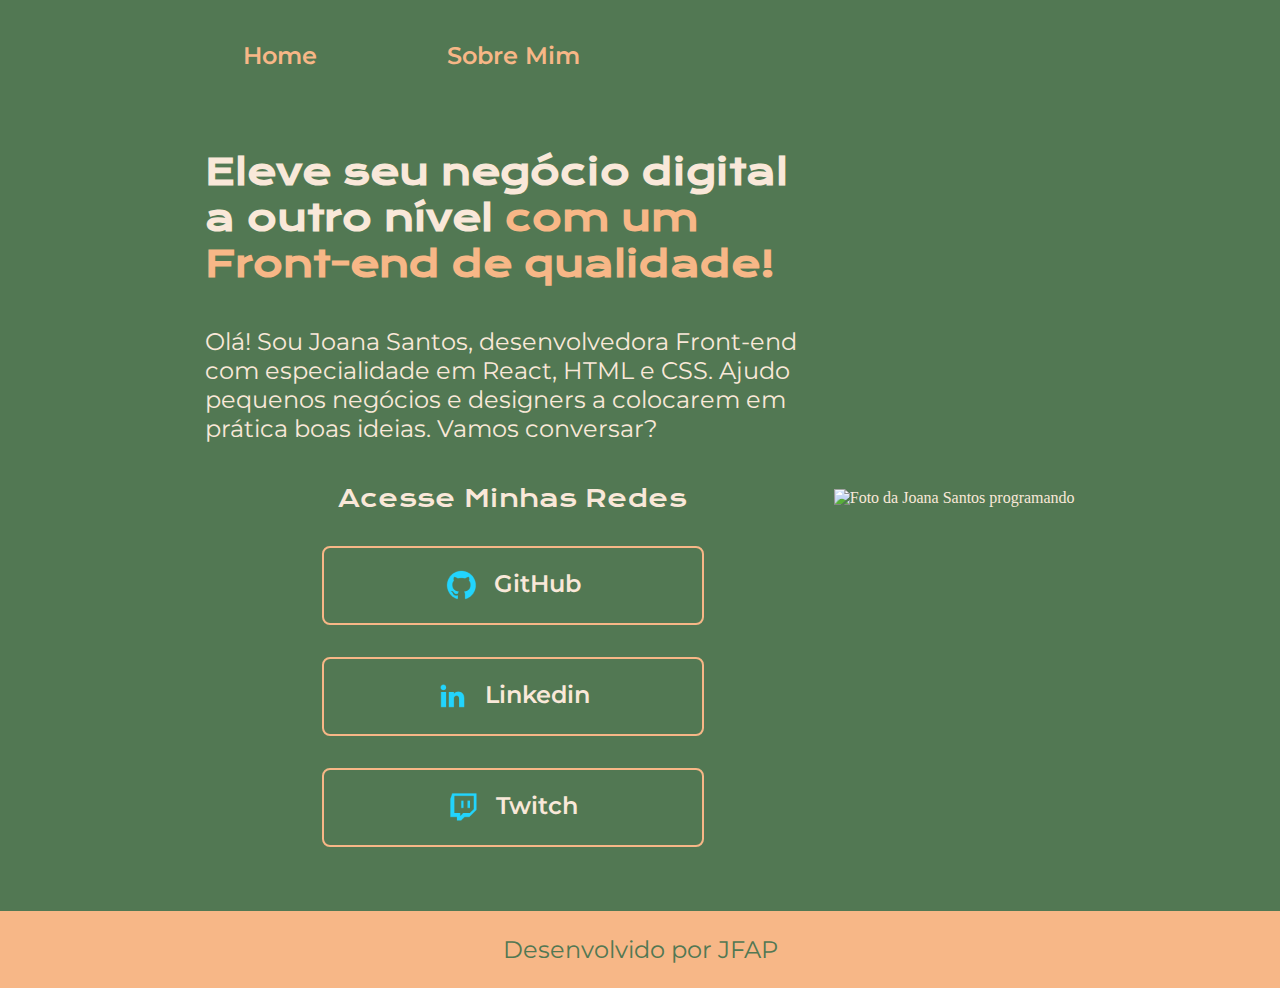
==== index.html @ 3a07bf48 "Add files via upload" ====
<!DOCTYPE html>
<html lang="pt-br">
<head>
    <meta charset="UTF-8">
    <meta name="viewport" content="width=device-width, initial-scale=1.0">
    <title>Portfolio</title>
    <link rel="stylesheet" href="./styles/style.css">
</head>


<body>
        <header class="cabecalho">
            <nav class="cabecalho__menu">
                <a class="cabecalho__menu__link" href="index.html"> Home </a>
                <a class="cabecalho__menu__link" href="about.html"> Sobre Mim </a>
            </nav>
        </header>


        <main class="apresentacao">
            <section class="apresentacao__conteudo">
                <h1 class="apresentacao__conteudo__titulo"> Eleve seu negócio digital a outro nível <strong class="TituloDestaque"> com um Front-end de qualidade!</strong> </h1>
                <p class="apresentacao__conteudo__texto">Olá! Sou Joana Santos, desenvolvedora Front-end com especialidade em React, HTML e CSS. Ajudo pequenos negócios e designers a colocarem em prática boas ideias. Vamos conversar?</p>
                
            <div class="apresentacao__links">
                <h2 class="apresentacao__links__subtitulo">Acesse Minhas Redes</h2>

                    <a class="apresentacao__links__link" href="https://github.com/Car-teiro/"> 
                        <img src="./assets/github.png"> GitHub </a>


                    <a class="apresentacao__links__link" href="https://www.instagram.com/">
                         <img src="./assets/linkedin.png" alt=""> Linkedin </a>


                    <a class="apresentacao__links__link" href="https://www.instagram.com/"> 
                       <img src="./assets/twitch.png" alt="">Twitch </a>

            </div>

            </section>
          
        <img class="imagem" src="./assets/imagem.png" alt="Foto da Joana Santos programando">

    </main>

    <footer class="rodape">
        <p>Desenvolvido por JFAP</p>
    </footer>
</body>
</html>
---- styles/style.css ----
@import url('https://fonts.googleapis.com/css2?family=Krona+One&display=swap');
@import url('https://fonts.googleapis.com/css2?family=Krona+One&family=Montserrat:ital,wght@0,100..900;1,100..900&display=swap');

:root {
    --cor-primaria: #527853;
    --cor-secundaria: #F9E8D9;
    --cor-terciaria: #F7B787;
    --cor-hover: #EE7214;

    --fonte-primaria: "Krona One", sans-serif ;
    --fonte-secundaria: "Montserrat", sans-serif;

}

*{
    margin: 0;
    padding: 0;
}

body {
    /* height: 100%; */
    box-sizing: border-box;
    color: var(--cor-secundaria);
    background-color: var(--cor-primaria);
}

.cabecalho {
    padding: 2% 0 0 17%;
}

.cabecalho__menu {
    display: flex;
    gap: 80px;
}

.cabecalho__menu__link {
    font-size: 18px;
    color: var(--cor-terciaria);
    margin: 5px 10px ;
    padding: 10px 15px;
    text-decoration: none;
    font-family:var(--fonte-secundaria);
    font-size: 24px;
    font-weight: 600;
}

.cabecalho__menu__link:hover {
    color: var(--cor-terciaria);
}


.apresentacao {
    padding: 5% 15%; /* em cima e dos lados */
    display: flex;
    align-items: center;
    justify-content: space-evenly;
}

.apresentacao__conteudo{
    width: 615px;
    display: flex;
    flex-direction: column;
    gap: 40px;
}

.apresentacao__conteudo__titulo {
    font-size: 36px;
    font-family: var(--fonte-primaria);
}

.TituloDestaque {
    color: var(--cor-terciaria);
    
}

.apresentacao__conteudo__texto {
    font-size: 24px;
    font-family:var(--fonte-secundaria);
}

.apresentacao__links {
    display: flex;
    flex-direction: column;
    justify-content: space-between;
    gap: 32px;
    align-items: center;
    
}

.apresentacao__links__subtitulo{
    font-family: var(--fonte-primaria);
    font-weight: 400;
    font-size: 24px;

}

.apresentacao__links__link {
    display: flex;
    justify-content: center;
    gap: 16px;
    font-size: 24px;
    font-weight: 600;
    font-family: var(--fonte-secundaria);
    text-align: center;
    width: 378px;
    border: 2px solid var(--cor-terciaria);
    color: var(--cor-secundaria);
    padding: 21.5px 0;
    border-radius: 8px;
    text-decoration: none;
  

}

.apresentacao__links__link:hover {
    cursor: pointer;
    background-color: var(--cor-hover);
    /* padding: 22.5px 0; */
}

.rodape {
    font-family: var(--fonte-secundaria);
    font-size: 24px;
    color: var(--cor-primaria);
    background-color: var(--cor-terciaria);
    padding: 24px;
    text-align: center;
    font-weight: 400;
}
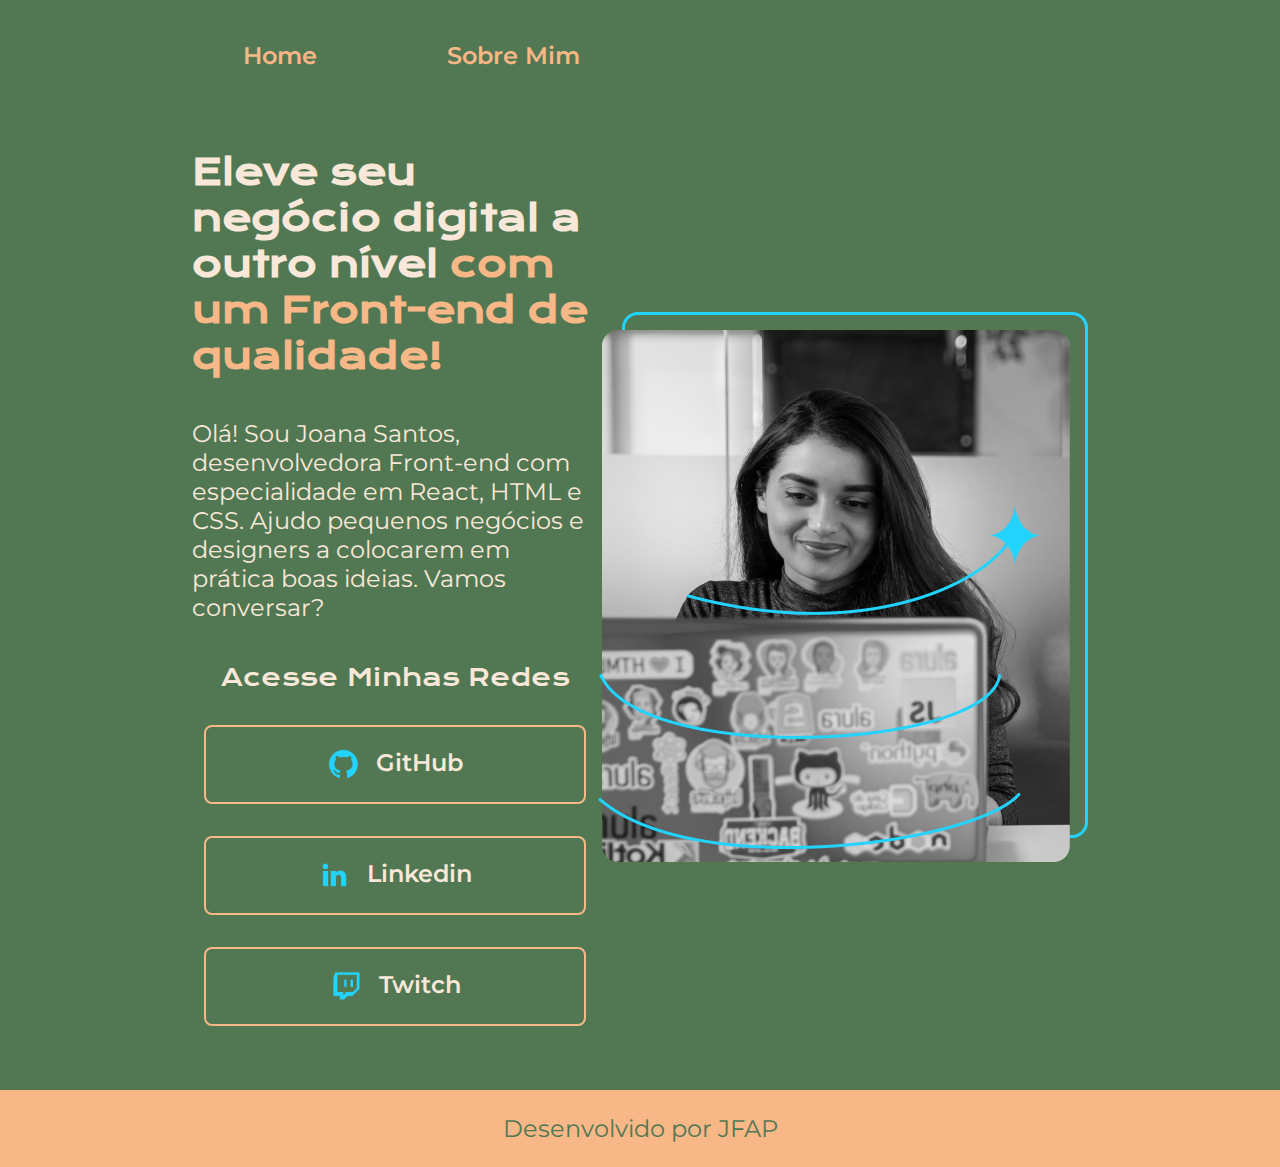
==== commit 3763c138: "Update nome imagem" ====
--- a/index.html
+++ b/index.html
@@ -40,7 +40,7 @@
 
             </section>
           
-        <img class="imagem" src="./assets/imagem.png" alt="Foto da Joana Santos programando">
+        <img class="imagem" src="./assets/Imagem.png" alt="Foto da Joana Santos programando">
 
     </main>
 
@@ -48,4 +48,4 @@
         <p>Desenvolvido por JFAP</p>
     </footer>
 </body>
-</html>+</html>
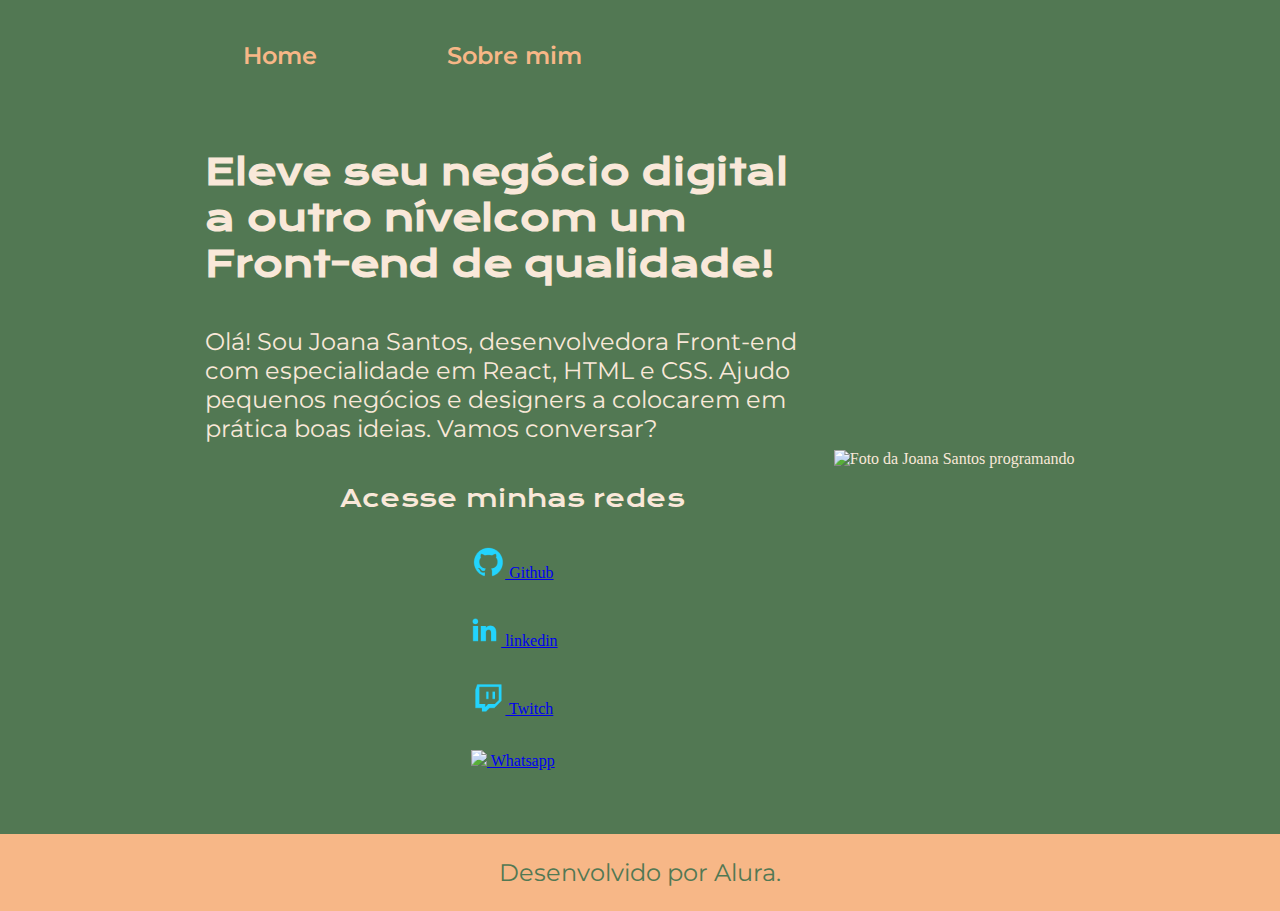
==== commit b2268f40: "Update index.html" ====
--- a/index.html
+++ b/index.html
@@ -1,51 +1,56 @@
 <!DOCTYPE html>
 <html lang="pt-br">
+
 <head>
     <meta charset="UTF-8">
+    <meta http-equiv="X-UA-Compatible" content="IE=edge">
     <meta name="viewport" content="width=device-width, initial-scale=1.0">
-    <title>Portfolio</title>
+    <title>Portifolio</title>
     <link rel="stylesheet" href="./styles/style.css">
 </head>
 
-
 <body>
-        <header class="cabecalho">
-            <nav class="cabecalho__menu">
-                <a class="cabecalho__menu__link" href="index.html"> Home </a>
-                <a class="cabecalho__menu__link" href="about.html"> Sobre Mim </a>
-            </nav>
-        </header>
-
-
-        <main class="apresentacao">
-            <section class="apresentacao__conteudo">
-                <h1 class="apresentacao__conteudo__titulo"> Eleve seu negócio digital a outro nível <strong class="TituloDestaque"> com um Front-end de qualidade!</strong> </h1>
-                <p class="apresentacao__conteudo__texto">Olá! Sou Joana Santos, desenvolvedora Front-end com especialidade em React, HTML e CSS. Ajudo pequenos negócios e designers a colocarem em prática boas ideias. Vamos conversar?</p>
-                
+    <header class="cabecalho">
+        <nav class="cabecalho__menu">
+            <a class="cabecalho__menu__link" href="index.html">Home</a>
+            <a class="cabecalho__menu__link" href="about.html">Sobre mim</a>
+        </nav>
+    </header>
+    <main class="apresentacao">
+        <section class="apresentacao__conteudo">
+            <h1 class="apresentacao__conteudo__titulo">Eleve seu negócio digital a outro nível<strong 
+            class="titulo-destaque">com um Front-end de qualidade!
+            </strong></h1>
+            <p class="apresentacao__conteudo__texto">Olá! Sou Joana Santos, desenvolvedora
+            Front-end com especialidade em React, HTML e
+            CSS. Ajudo pequenos negócios e designers a
+            colocarem em prática boas ideias. Vamos
+            conversar?</p>
             <div class="apresentacao__links">
-                <h2 class="apresentacao__links__subtitulo">Acesse Minhas Redes</h2>
-
-                    <a class="apresentacao__links__link" href="https://github.com/Car-teiro/"> 
-                        <img src="./assets/github.png"> GitHub </a>
-
-
-                    <a class="apresentacao__links__link" href="https://www.instagram.com/">
-                         <img src="./assets/linkedin.png" alt=""> Linkedin </a>
-
-
-                    <a class="apresentacao__links__link" href="https://www.instagram.com/"> 
-                       <img src="./assets/twitch.png" alt="">Twitch </a>
-
+                <h2 class="apresentacao__links__subtitulo">Acesse minhas redes</h2>
+                <a class="apresentacao__links__navegacao" href="https://github.com/rafaballerini">
+                    <img src="./assets/github.png">
+                    Github
+                </a>
+                <a class="apresentacao__links__navegacao" href="https://linkedin.com/in/rafaellaballerini">
+                    <img src="./assets/linkedin.png">
+                    linkedin
+                </a>
+                <a class="apresentacao__links__navegacao" href="https://twitch.tv/guilimadev">
+                    <img src="./assets/twitch.png">
+                    Twitch
+                </a>
+                <a class="apresentacao__links__navegacao" href="https://twitch.tv/guilimadev">
+                    <img src="./assets/whatsapp.png">
+                    Whatsapp
+                </a>
             </div>
-
-            </section>
-          
-        <img class="imagem" src="./assets/Imagem.png" alt="Foto da Joana Santos programando">
-
+        </section>
+        <img class="apresentacao__imagem" src="./assets/imagem.png" alt="Foto da Joana Santos programando">
     </main>
-
     <footer class="rodape">
-        <p>Desenvolvido por JFAP</p>
+        <p>Desenvolvido por Alura.</p>
     </footer>
 </body>
+
 </html>
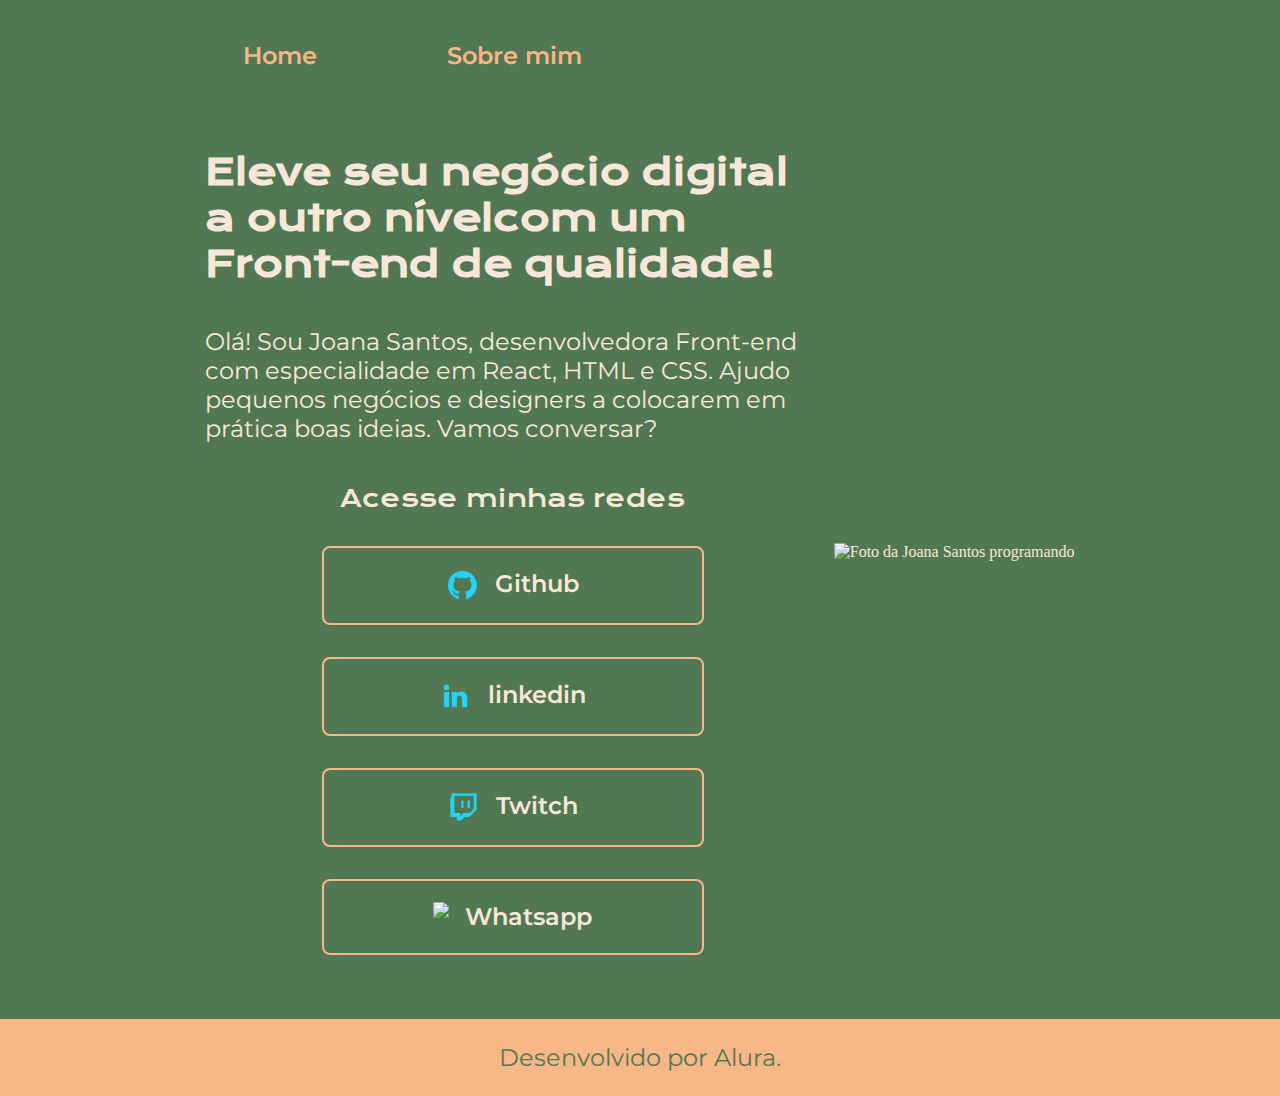
==== commit b3f68895: "Update index.html" ====
--- a/index.html
+++ b/index.html
@@ -46,7 +46,7 @@
                 </a>
             </div>
         </section>
-        <img class="apresentacao__imagem" src="./assets/imagem.png" alt="Foto da Joana Santos programando">
+        <img class="apresentacao__Imagem" src="./assets/imagem.png" alt="Foto da Joana Santos programando">
     </main>
     <footer class="rodape">
         <p>Desenvolvido por Alura.</p>
--- a/styles/style.css
+++ b/styles/style.css
@@ -94,7 +94,7 @@
 
 }
 
-.apresentacao__links__link {
+.apresentacao__links__navegacao {
     display: flex;
     justify-content: center;
     gap: 16px;
@@ -112,7 +112,7 @@
 
 }
 
-.apresentacao__links__link:hover {
+.apresentacao__links__navegacao:hover {
     cursor: pointer;
     background-color: var(--cor-hover);
     /* padding: 22.5px 0; */
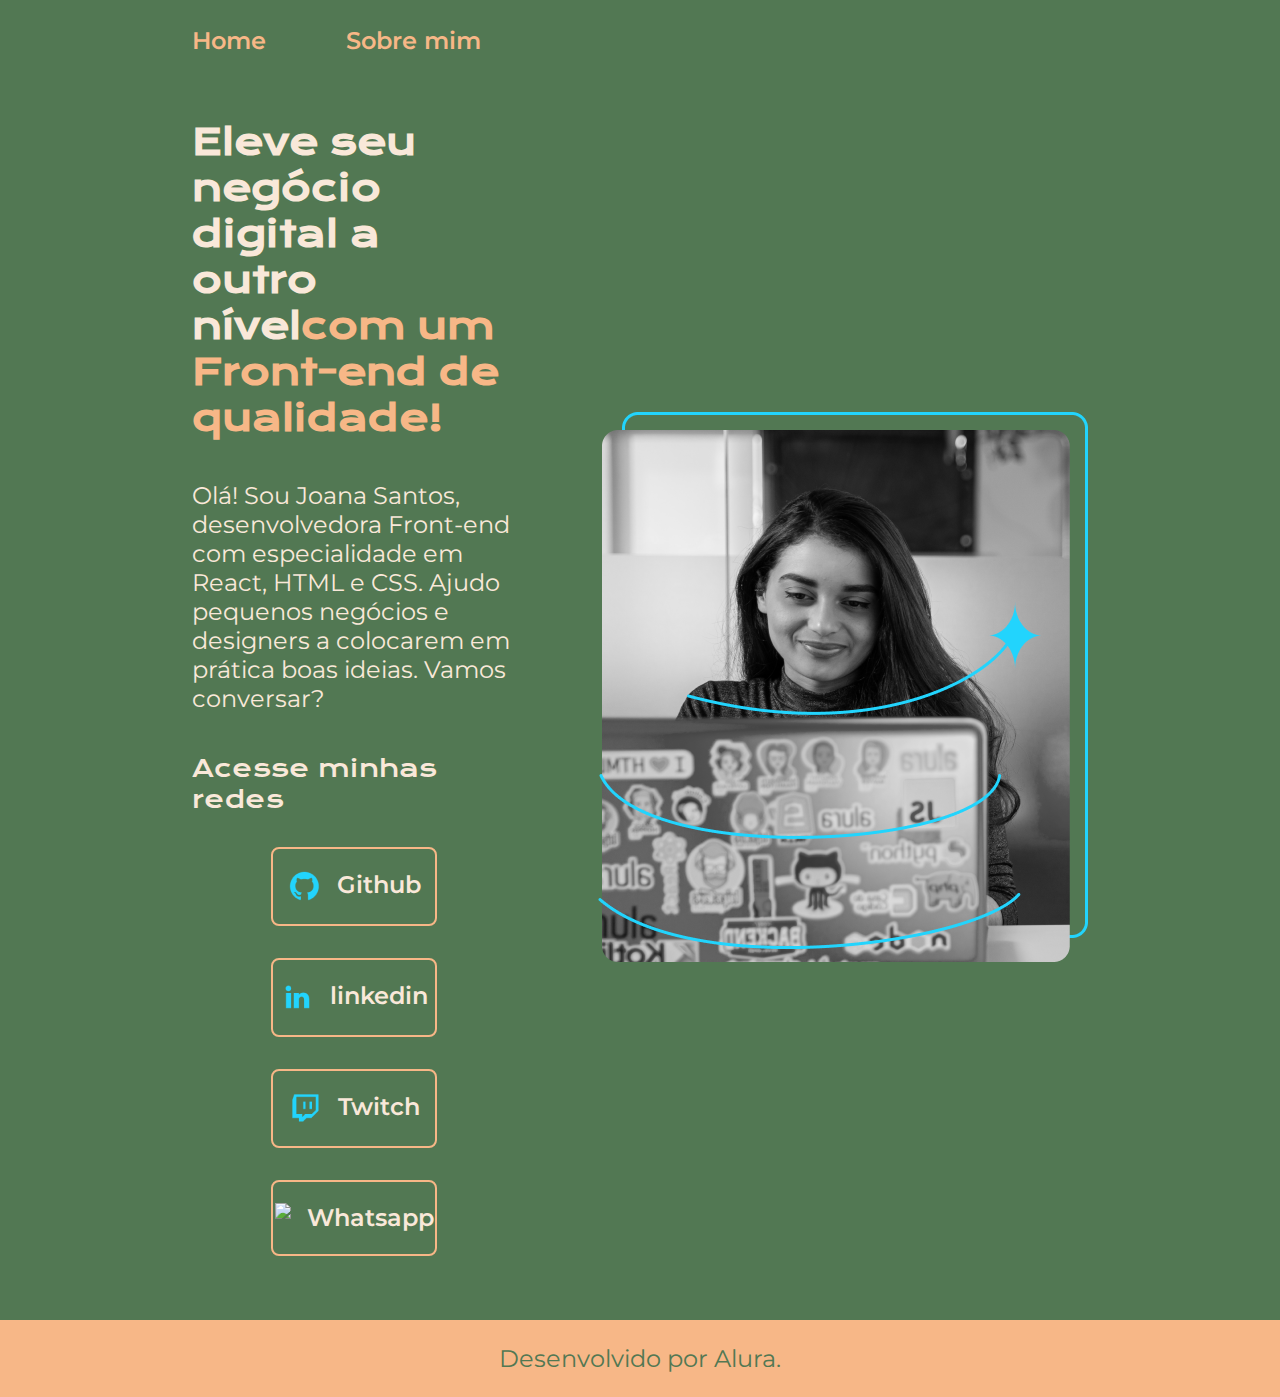
==== commit 1f8fb999: "Update index.html" ====
--- a/index.html
+++ b/index.html
@@ -46,7 +46,7 @@
                 </a>
             </div>
         </section>
-        <img class="apresentacao__Imagem" src="./assets/imagem.png" alt="Foto da Joana Santos programando">
+        <img class="apresentacao__Imagem" src="./assets/Imagem.png" alt="Foto da Joana Santos programando">
     </main>
     <footer class="rodape">
         <p>Desenvolvido por Alura.</p>
--- a/styles/style.css
+++ b/styles/style.css
@@ -1,5 +1,4 @@
-@import url('https://fonts.googleapis.com/css2?family=Krona+One&display=swap');
-@import url('https://fonts.googleapis.com/css2?family=Krona+One&family=Montserrat:ital,wght@0,100..900;1,100..900&display=swap');
+@import url('https://fonts.googleapis.com/css2?family=Krona+One&family=Montserrat:wght@400;600&display=swap');
 
 :root {
     --cor-primaria: #527853;
@@ -7,124 +6,115 @@
     --cor-terciaria: #F7B787;
     --cor-hover: #EE7214;
 
-    --fonte-primaria: "Krona One", sans-serif ;
-    --fonte-secundaria: "Montserrat", sans-serif;
-
+    --fonte-primaria: 'Krona One', sans-serif;
+    --fonte-secundaria: 'Montserrat', sans-serif;
 }
-
 *{
     margin: 0;
     padding: 0;
 }
 
-body {
-    /* height: 100%; */
+body{
     box-sizing: border-box;
+    background-color: var(--cor-primaria);
     color: var(--cor-secundaria);
-    background-color: var(--cor-primaria);
 }
 
-.cabecalho {
-    padding: 2% 0 0 17%;
+.cabecalho{
+    padding: 2% 0% 0% 15%;
 }
-
-.cabecalho__menu {
+.cabecalho__menu{
     display: flex;
     gap: 80px;
 }
-
-.cabecalho__menu__link {
-    font-size: 18px;
+.cabecalho__menu__link{
+    font-family: var(--fonte-secundaria);
+    font-size: 1.5rem;
+    font-weight: 600;
     color: var(--cor-terciaria);
-    margin: 5px 10px ;
-    padding: 10px 15px;
     text-decoration: none;
-    font-family:var(--fonte-secundaria);
-    font-size: 24px;
-    font-weight: 600;
 }
-
-.cabecalho__menu__link:hover {
-    color: var(--cor-terciaria);
-}
-
-
-.apresentacao {
-    padding: 5% 15%; /* em cima e dos lados */
+.apresentacao{
+    padding: 5% 15%;
     display: flex;
     align-items: center;
-    justify-content: space-evenly;
+    justify-content: space-between;
+    gap: 82px;
 }
-
 .apresentacao__conteudo{
-    width: 615px;
+    width: 50%;
     display: flex;
     flex-direction: column;
     gap: 40px;
 }
 
-.apresentacao__conteudo__titulo {
-    font-size: 36px;
+.apresentacao__conteudo__titulo{
+    font-size: 2.25rem;
     font-family: var(--fonte-primaria);
 }
-
-.TituloDestaque {
+.titulo-destaque{
     color: var(--cor-terciaria);
-    
+}
+.apresentacao__conteudo__texto{
+    font-size: 1.5rem;
+    font-family: var(--fonte-secundaria);
 }
 
-.apresentacao__conteudo__texto {
-    font-size: 24px;
-    font-family:var(--fonte-secundaria);
-}
-
-.apresentacao__links {
+.apresentacao__links{
     display: flex;
     flex-direction: column;
     justify-content: space-between;
+    align-items: center;
     gap: 32px;
-    align-items: center;
-    
 }
-
 .apresentacao__links__subtitulo{
     font-family: var(--fonte-primaria);
     font-weight: 400;
-    font-size: 24px;
-
+    font-size: 1.5rem;
 }
-
-.apresentacao__links__navegacao {
+.apresentacao__links__navegacao{
     display: flex;
     justify-content: center;
     gap: 16px;
-    font-size: 24px;
+    border: 2px solid var(--cor-terciaria);
+    width: 50%;
+    text-align: center;
+    border-radius: 8px;
+    font-size: 1.5rem;
     font-weight: 600;
+    padding: 21.5px 0;
+    text-decoration: none;
+    color: var(--cor-secundaria);
     font-family: var(--fonte-secundaria);
-    text-align: center;
-    width: 378px;
-    border: 2px solid var(--cor-terciaria);
-    color: var(--cor-secundaria);
-    padding: 21.5px 0;
-    border-radius: 8px;
-    text-decoration: none;
-  
-
 }
-
-.apresentacao__links__navegacao:hover {
-    cursor: pointer;
+.apresentacao__links__navegacao:hover{
     background-color: var(--cor-hover);
-    /* padding: 22.5px 0; */
 }
-
-.rodape {
-    font-family: var(--fonte-secundaria);
-    font-size: 24px;
+.apresentacao__imagem{
+    width: 50%;
+}
+.rodape{
     color: var(--cor-primaria);
     background-color: var(--cor-terciaria);
     padding: 24px;
     text-align: center;
+    font-family: var(--fonte-secundaria);
+    font-size: 1.5rem;
     font-weight: 400;
 }
 
+@media (max-width: 1200px) {
+    .cabecalho{
+         padding: 10%;  
+    }
+    .cabecalho__menu{
+        justify-content: center;
+    }
+    .apresentacao{
+        flex-direction: column-reverse;
+        padding: 5%;
+    }
+    .apresentacao__conteudo{
+        width: auto;
+    }
+}
